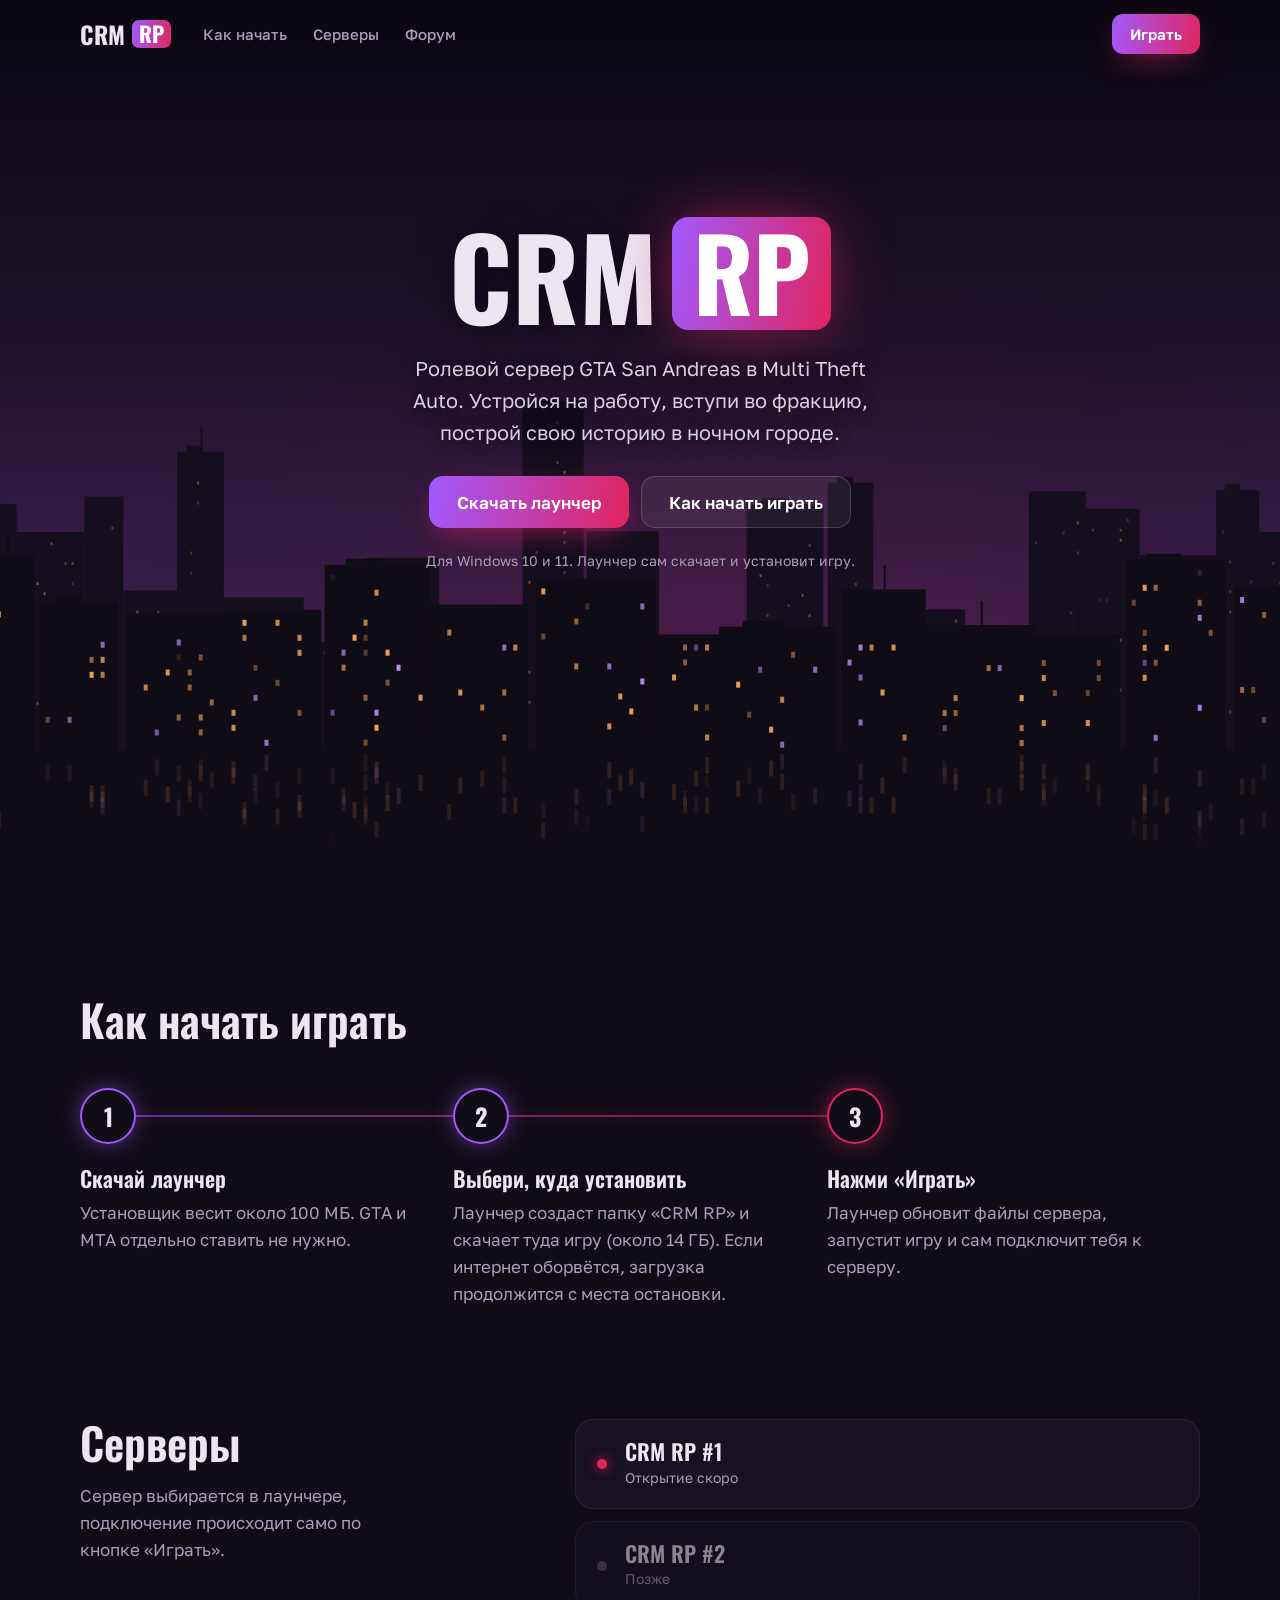
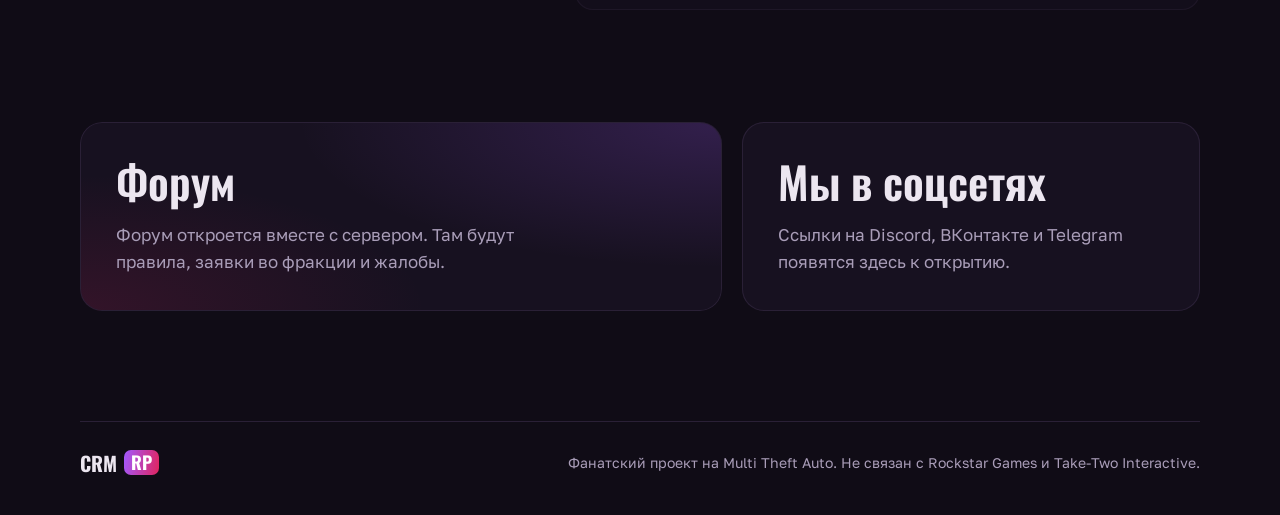
==== index.html @ 1a9103b3 "Обновление сайта" ====
<!doctype html>
<html lang="ru">
<head>
  <meta charset="utf-8">
  <meta name="viewport" content="width=device-width, initial-scale=1">
  <title>CRM RP — ролевой сервер MTA:SA</title>
  <meta name="description" content="CRM RP — ролевой сервер GTA San Andreas в Multi Theft Auto. Скачай лаунчер, он сам установит игру.">
  <meta name="theme-color" content="#100c16">
  <link rel="icon" href="assets/icon.png">
  <link rel="stylesheet" href="assets/style.css">
  <script src="assets/site.config.js"></script>
</head>
<body>
  <header class="top">
    <a class="logo" href="#" aria-label="CRM RP, на главную"><span>CRM</span><b>RP</b></a>
    <nav class="nav" aria-label="Разделы">
      <a href="#start">Как начать</a>
      <a href="#servers">Серверы</a>
      <a href="#community" data-forum-link>Форум</a>
    </nav>
    <a class="btn btn-small" data-download href="#start">Играть</a>
  </header>

  <main>
    <section class="hero" aria-labelledby="hero-title">
      <canvas id="sky" aria-hidden="true"></canvas>
      <canvas id="city" aria-hidden="true"></canvas>
      <div class="hero-body">
        <h1 id="hero-title" class="hero-logo"><span>CRM</span><b>RP</b></h1>
        <p class="hero-lead">Ролевой сервер GTA San Andreas в Multi Theft Auto. Устройся на работу, вступи во фракцию, построй свою историю в ночном городе.</p>
        <div class="hero-actions">
          <a class="btn" data-download href="#start">Скачать лаунчер</a>
          <a class="btn btn-ghost" href="#start">Как начать играть</a>
        </div>
        <p class="hero-meta" data-size-note>Для Windows 10 и 11. Лаунчер сам скачает и установит игру.</p>
      </div>
    </section>

    <section id="start" class="start" aria-labelledby="start-title">
      <h2 id="start-title">Как начать играть</h2>
      <ol class="steps">
        <li>
          <h3>Скачай лаунчер</h3>
          <p data-step1>Установщик весит около 100 МБ. GTA и MTA отдельно ставить не нужно.</p>
        </li>
        <li>
          <h3>Выбери, куда установить</h3>
          <p data-step2>Лаунчер создаст папку «CRM RP» и скачает туда игру. Если интернет оборвётся, загрузка продолжится с места остановки.</p>
        </li>
        <li>
          <h3>Нажми «Играть»</h3>
          <p>Лаунчер обновит файлы сервера, запустит игру и сам подключит тебя к серверу.</p>
        </li>
      </ol>
    </section>

    <section id="servers" class="servers" aria-labelledby="servers-title">
      <div class="servers-head">
        <h2 id="servers-title">Серверы</h2>
        <p>Сервер выбирается в лаунчере, подключение происходит само по кнопке «Играть».</p>
      </div>
      <ul class="server-list" data-servers></ul>
    </section>

    <section id="community" class="community" aria-labelledby="community-title">
      <div class="forum-card">
        <h2 id="community-title">Форум</h2>
        <p data-forum-text>Форум откроется вместе с сервером. Там будут правила, заявки во фракции и жалобы.</p>
        <a class="btn btn-ghost" data-forum-btn hidden>Открыть форум</a>
      </div>
      <div class="socials">
        <h2>Мы в соцсетях</h2>
        <ul class="social-list" data-socials></ul>
      </div>
    </section>
  </main>

  <footer class="foot">
    <a class="logo logo-small" href="#" aria-label="CRM RP, наверх"><span>CRM</span><b>RP</b></a>
    <p>Фанатский проект на Multi Theft Auto. Не связан с Rockstar Games и Take-Two Interactive.</p>
  </footer>

  <script src="assets/city.js"></script>
  <script src="assets/site.js"></script>
</body>
</html>
---- assets/style.css ----
@font-face { font-family: 'CRM Display'; font-weight: 600; font-display: swap; src: url(fonts/oswald-cyrillic-600-normal.woff2) format('woff2'); unicode-range: U+0301,U+0400-045F,U+0490-0491,U+04B0-04B1,U+2116; }
@font-face { font-family: 'CRM Display'; font-weight: 600; font-display: swap; src: url(fonts/oswald-latin-600-normal.woff2) format('woff2'); unicode-range: U+0000-00FF,U+0131,U+0152-0153,U+02BB-02BC,U+02C6,U+02DA,U+02DC,U+2000-206F,U+2074,U+20AC,U+2122,U+2191,U+2193,U+2212,U+2215,U+FEFF,U+FFFD; }
@font-face { font-family: 'CRM Display'; font-weight: 700; font-display: swap; src: url(fonts/oswald-cyrillic-700-normal.woff2) format('woff2'); unicode-range: U+0301,U+0400-045F,U+0490-0491,U+04B0-04B1,U+2116; }
@font-face { font-family: 'CRM Display'; font-weight: 700; font-display: swap; src: url(fonts/oswald-latin-700-normal.woff2) format('woff2'); unicode-range: U+0000-00FF,U+0131,U+0152-0153,U+02BB-02BC,U+02C6,U+02DA,U+02DC,U+2000-206F,U+2074,U+20AC,U+2122,U+2191,U+2193,U+2212,U+2215,U+FEFF,U+FFFD; }
@font-face { font-family: 'CRM Text'; font-weight: 400; font-display: swap; src: url(fonts/golos-text-cyrillic-400-normal.woff2) format('woff2'); unicode-range: U+0301,U+0400-045F,U+0490-0491,U+04B0-04B1,U+2116; }
@font-face { font-family: 'CRM Text'; font-weight: 400; font-display: swap; src: url(fonts/golos-text-latin-400-normal.woff2) format('woff2'); unicode-range: U+0000-00FF,U+0131,U+0152-0153,U+02BB-02BC,U+02C6,U+02DA,U+02DC,U+2000-206F,U+2074,U+20AC,U+2122,U+2191,U+2193,U+2212,U+2215,U+FEFF,U+FFFD; }
@font-face { font-family: 'CRM Text'; font-weight: 500; font-display: swap; src: url(fonts/golos-text-cyrillic-500-normal.woff2) format('woff2'); unicode-range: U+0301,U+0400-045F,U+0490-0491,U+04B0-04B1,U+2116; }
@font-face { font-family: 'CRM Text'; font-weight: 500; font-display: swap; src: url(fonts/golos-text-latin-500-normal.woff2) format('woff2'); unicode-range: U+0000-00FF,U+0131,U+0152-0153,U+02BB-02BC,U+02C6,U+02DA,U+02DC,U+2000-206F,U+2074,U+20AC,U+2122,U+2191,U+2193,U+2212,U+2215,U+FEFF,U+FFFD; }
@font-face { font-family: 'CRM Text'; font-weight: 600; font-display: swap; src: url(fonts/golos-text-cyrillic-600-normal.woff2) format('woff2'); unicode-range: U+0301,U+0400-045F,U+0490-0491,U+04B0-04B1,U+2116; }
@font-face { font-family: 'CRM Text'; font-weight: 600; font-display: swap; src: url(fonts/golos-text-latin-600-normal.woff2) format('woff2'); unicode-range: U+0000-00FF,U+0131,U+0152-0153,U+02BB-02BC,U+02C6,U+02DA,U+02DC,U+2000-206F,U+2074,U+20AC,U+2122,U+2191,U+2193,U+2212,U+2215,U+FEFF,U+FFFD; }

:root {
  --bg: #100c16;        /* мокрый асфальт ночью */
  --bg-2: #171120;      /* чуть светлее — карточки */
  --line: #2a2036;
  --text: #ece6f0;
  --muted: #a99db8;
  --violet: #a259ff;
  --hot: #e0245e;
  --grad: linear-gradient(100deg, #a259ff, #e0245e);
  --display: 'CRM Display', 'Oswald', 'Arial Narrow', sans-serif;
  --body: 'CRM Text', 'Golos Text', 'Segoe UI', sans-serif;
  --wrap: min(1120px, calc(100% - 32px));
}

* { box-sizing: border-box; }
[hidden] { display: none !important; }
html { scroll-behavior: smooth; scroll-padding-top: 80px; }
body { margin: 0; background: var(--bg); color: var(--text); font: 400 17px/1.6 var(--body); -webkit-font-smoothing: antialiased; }
a { color: inherit; }
h1, h2, h3 { font-family: var(--display); font-weight: 600; line-height: 1.1; margin: 0; }
h2 { font-size: clamp(30px, 4vw, 44px); }
h3 { font-size: 22px; }
p { margin: 0; }
:focus-visible { outline: 2px solid var(--violet); outline-offset: 3px; border-radius: 6px; }

/* ---------- логотип ---------- */
.logo { display: inline-flex; align-items: center; gap: 7px; text-decoration: none; font: 700 24px/1 var(--display); }
.logo b { background: var(--grad); color: #fff; padding: 3px 7px 4px; border-radius: 7px; font-size: .9em; }
.logo-small { font-size: 20px; }

/* ---------- кнопки ---------- */
.btn {
  display: inline-flex; align-items: center; justify-content: center; min-height: 52px; padding: 0 28px;
  border-radius: 14px; background: var(--grad); color: #fff; text-decoration: none;
  font: 600 17px/1 var(--body); box-shadow: 0 10px 30px -10px rgba(224, 36, 94, .7);
  transition: transform .15s, box-shadow .15s, filter .15s; cursor: pointer; border: 0;
}
.btn:hover { transform: translateY(-1px); filter: brightness(1.08); box-shadow: 0 14px 34px -10px rgba(224, 36, 94, .85); }
.btn:active { transform: none; }
.btn-ghost { background: rgba(255, 255, 255, .06); box-shadow: inset 0 0 0 1px rgba(255, 255, 255, .16); }
.btn-ghost:hover { background: rgba(255, 255, 255, .1); box-shadow: inset 0 0 0 1px rgba(255, 255, 255, .28); }
.btn-small { min-height: 40px; padding: 0 18px; font-size: 15px; border-radius: 11px; }
.btn[aria-disabled="true"] { opacity: .55; pointer-events: none; }

/* ---------- шапка ---------- */
.top {
  position: fixed; inset: 0 0 auto; z-index: 10; height: 68px; padding: 0 max(16px, calc((100% - 1120px) / 2));
  display: flex; align-items: center; gap: 32px; transition: background .2s, box-shadow .2s;
}
.top.scrolled { background: rgba(16, 12, 22, .86); backdrop-filter: blur(12px); box-shadow: 0 1px 0 var(--line); }
.nav { display: flex; gap: 26px; margin-right: auto; }
.nav a { text-decoration: none; color: var(--muted); font-weight: 500; font-size: 15px; transition: color .15s; }
.nav a:hover { color: var(--text); }

/* ---------- главный экран: ночной город ---------- */
.hero { position: relative; min-height: max(640px, 100svh); overflow: hidden; display: grid; place-items: center; isolation: isolate; }
.hero canvas { position: absolute; inset: 0; width: 100%; height: 100%; }
#sky { z-index: -3; }
#city { z-index: -1; }
.hero-body { position: relative; text-align: center; width: var(--wrap); padding: 120px 0 230px; display: grid; justify-items: center; gap: 22px; }
.hero-logo { display: inline-flex; align-items: center; gap: 14px; font: 700 clamp(64px, 10vw, 112px)/1 var(--display); text-shadow: 0 8px 40px rgba(0, 0, 0, .6); }
.hero-logo b { background: var(--grad); color: #fff; padding: .04em .2em .08em; border-radius: .16em; font-size: .9em; box-shadow: 0 0 60px -6px rgba(224, 36, 94, .65); text-shadow: none; }
.hero-lead { max-width: 32em; text-wrap: balance; font-size: clamp(17px, 2vw, 20px); color: #d8cfe2; text-shadow: 0 2px 16px rgba(0, 0, 0, .8); }
.hero-actions { display: flex; flex-wrap: wrap; justify-content: center; gap: 12px; margin-top: 6px; }
.hero-meta { font-size: 14px; color: var(--muted); }

/* ---------- как начать: шаги по улице ---------- */
.start { width: var(--wrap); margin: 0 auto; padding: 96px 0 40px; }
.steps { list-style: none; margin: 44px 0 0; padding: 0; display: grid; grid-template-columns: repeat(3, 1fr); gap: 0; counter-reset: s; position: relative; }
.steps::before { /* неоновая линия, соединяющая шаги */
  content: ''; position: absolute; left: 28px; right: calc(100% / 3 - 28px); top: 27px; height: 2px; background: var(--grad); opacity: .55;
  box-shadow: 0 0 14px rgba(224, 36, 94, .6);
}
.steps li { position: relative; padding-right: 36px; counter-increment: s; }
.steps li::before {
  content: counter(s); display: grid; place-items: center; width: 56px; height: 56px; border-radius: 50%;
  background: var(--bg); box-shadow: inset 0 0 0 2px var(--violet), 0 0 24px -4px rgba(162, 89, 255, .7);
  font: 700 24px/1 var(--display); margin-bottom: 22px; position: relative;
}
.steps li:last-child::before { box-shadow: inset 0 0 0 2px var(--hot), 0 0 24px -4px rgba(224, 36, 94, .8); }
.steps h3 { margin-bottom: 8px; }
.steps p { color: var(--muted); max-width: 30ch; }

/* ---------- серверы ---------- */
.servers { width: var(--wrap); margin: 0 auto; padding: 72px 0 40px; display: grid; grid-template-columns: 1fr 1.4fr; gap: 48px; align-items: start; }
.servers-head p { color: var(--muted); margin-top: 14px; max-width: 30ch; }
.server-list { list-style: none; margin: 0; padding: 0; display: grid; gap: 12px; }
.server {
  display: grid; grid-template-columns: auto 1fr auto; align-items: center; gap: 18px;
  padding: 20px 22px; border-radius: 18px; background: var(--bg-2); box-shadow: inset 0 0 0 1px var(--line);
}
.server.later { opacity: .55; }
.server .dot { width: 10px; height: 10px; border-radius: 50%; background: #5b4f6a; }
.server.online .dot { background: #3ddc84; box-shadow: 0 0 12px #3ddc84; }
.server.soon .dot { background: var(--hot); box-shadow: 0 0 12px var(--hot); }
.server-name { font: 600 22px/1.1 var(--display); }
.server-note { color: var(--muted); font-size: 14px; margin-top: 3px; }
.copy { text-decoration: none;
  font: 500 15px/1 var(--body); color: var(--text); background: rgba(255, 255, 255, .06); border: 0; border-radius: 10px;
  padding: 11px 14px; cursor: pointer; box-shadow: inset 0 0 0 1px rgba(255, 255, 255, .12);
}
.copy:hover { background: rgba(255, 255, 255, .1); }

/* ---------- форум и соцсети ---------- */
.community { width: var(--wrap); margin: 0 auto; padding: 72px 0 110px; display: grid; grid-template-columns: 1.4fr 1fr; gap: 20px; }
.forum-card, .socials { border-radius: 22px; padding: 36px; background: var(--bg-2); box-shadow: inset 0 0 0 1px var(--line); display: grid; gap: 14px; align-content: start; justify-items: start; }
.forum-card { background: radial-gradient(120% 140% at 100% 0%, rgba(162, 89, 255, .2), transparent 55%), radial-gradient(90% 120% at 0% 100%, rgba(224, 36, 94, .14), transparent 60%), var(--bg-2); }
.forum-card p, .socials p { color: var(--muted); max-width: 40ch; }
.forum-card .btn { margin-top: 8px; }
.social-list { list-style: none; margin: 4px 0 0; padding: 0; display: flex; flex-wrap: wrap; gap: 10px; }
.social-list a, .social-list span {
  display: inline-flex; align-items: center; min-height: 44px; padding: 0 18px; border-radius: 12px; text-decoration: none; font-weight: 500;
  background: rgba(255, 255, 255, .06); box-shadow: inset 0 0 0 1px rgba(255, 255, 255, .12);
}
.social-list a:hover { background: rgba(255, 255, 255, .1); }
.social-list span { color: var(--muted); }

/* ---------- подвал ---------- */
.foot { width: var(--wrap); margin: 0 auto; padding: 28px 0 40px; border-top: 1px solid var(--line); display: flex; align-items: center; gap: 24px; justify-content: space-between; flex-wrap: wrap; }
.foot p { color: var(--muted); font-size: 14px; }

.toast {
  position: fixed; left: 50%; bottom: 24px; transform: translate(-50%, 20px); opacity: 0; z-index: 20;
  background: #241a31; box-shadow: inset 0 0 0 1px var(--line), 0 12px 40px rgba(0, 0, 0, .5); padding: 12px 18px; border-radius: 12px;
  transition: opacity .2s, transform .2s; pointer-events: none; font-size: 15px;
}
.toast.show { opacity: 1; transform: translate(-50%, 0); }

/* ---------- телефоны ---------- */
@media (max-width: 860px) {
  .nav { display: none; }
  .top { justify-content: space-between; }
  .hero-body { padding: 110px 0 180px; }
  .steps { grid-template-columns: 1fr; gap: 30px; }
  .steps::before { left: 27px; right: auto; top: 28px; bottom: 28px; width: 2px; height: auto; }
  .steps li { padding: 0 0 0 80px; }
  .steps li::before { position: absolute; left: 0; top: -6px; margin: 0; }
  .servers, .community { grid-template-columns: 1fr; gap: 24px; }
  .forum-card, .socials { padding: 26px; }
  .server { grid-template-columns: auto 1fr; }
  .server .copy { text-decoration: none; grid-column: 1 / -1; justify-self: start; }
}

@media (prefers-reduced-motion: reduce) {
  html { scroll-behavior: auto; }
  .btn, .toast { transition: none; }
}
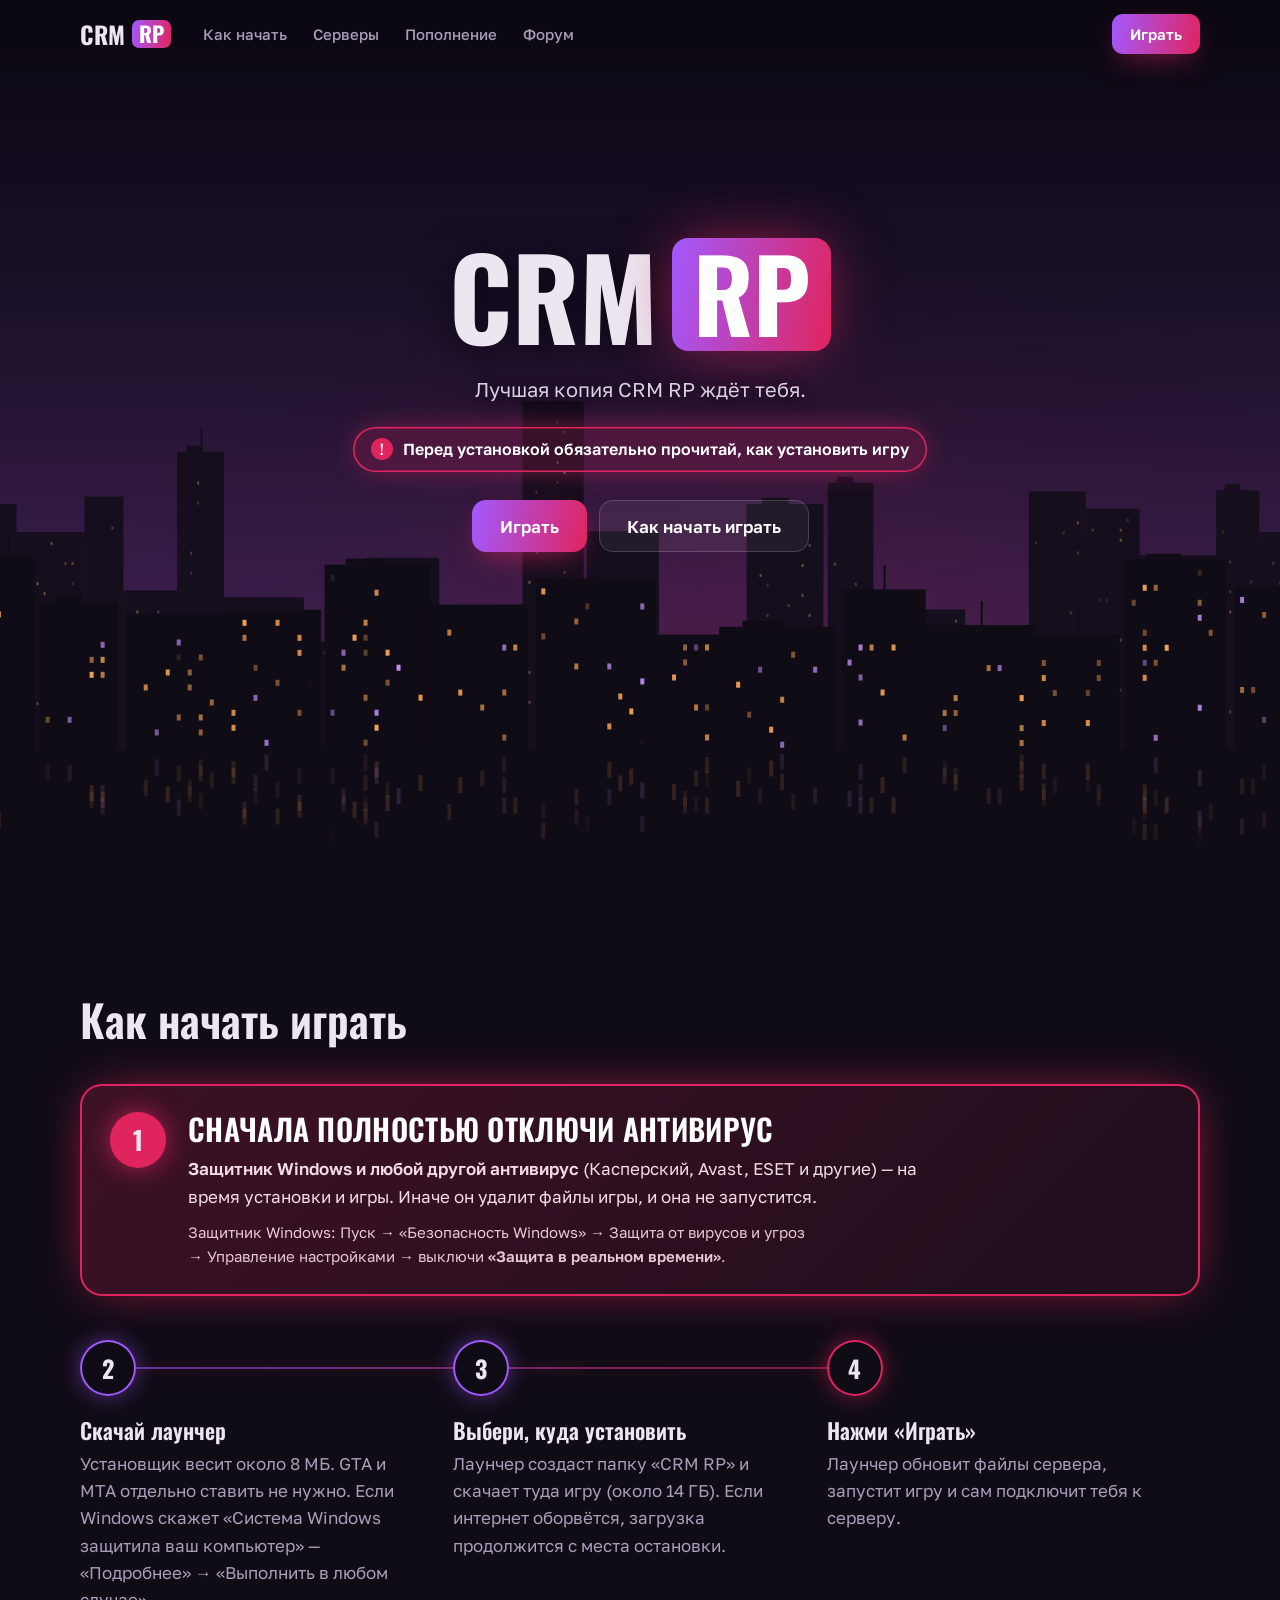
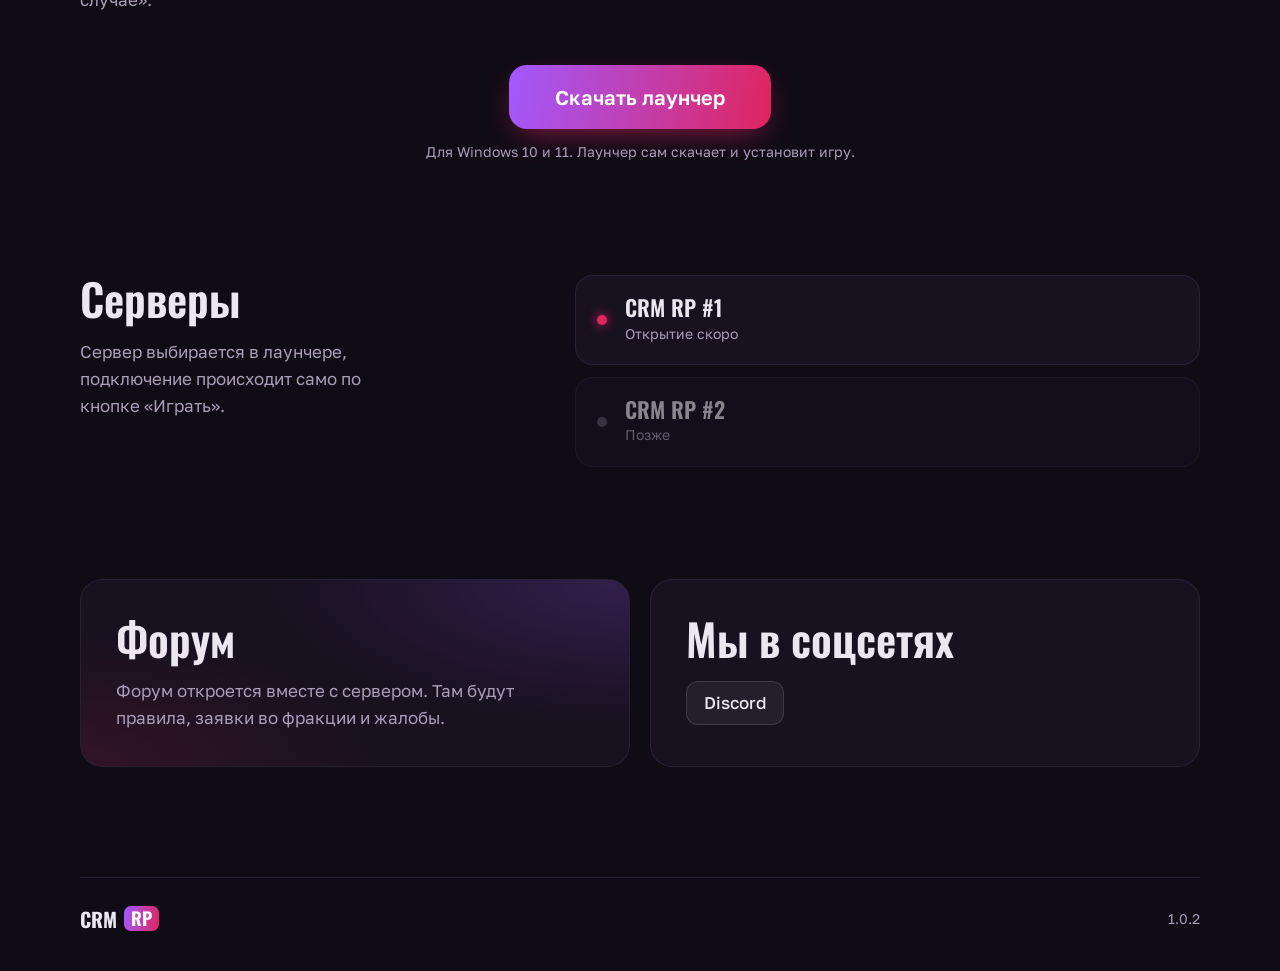
==== commit 422c71ed: "Обновление сайта" ====
--- a/index.html
+++ b/index.html
@@ -4,7 +4,7 @@
   <meta charset="utf-8">
   <meta name="viewport" content="width=device-width, initial-scale=1">
   <title>CRM RP — ролевой сервер MTA:SA</title>
-  <meta name="description" content="CRM RP — ролевой сервер GTA San Andreas в Multi Theft Auto. Скачай лаунчер, он сам установит игру.">
+  <meta name="description" content="CRM RP — лучшая копия CRM RP в Multi Theft Auto. Скачай лаунчер, он сам установит игру.">
   <meta name="theme-color" content="#100c16">
   <link rel="icon" href="assets/icon.png">
   <link rel="stylesheet" href="assets/style.css">
@@ -12,13 +12,14 @@
 </head>
 <body>
   <header class="top">
-    <a class="logo" href="#" aria-label="CRM RP, на главную"><span>CRM</span><b>RP</b></a>
+    <a class="logo" href="index.html" aria-label="CRM RP, на главную"><span>CRM</span><b>RP</b></a>
     <nav class="nav" aria-label="Разделы">
       <a href="#start">Как начать</a>
       <a href="#servers">Серверы</a>
+      <a href="donate.html">Пополнение</a>
       <a href="#community" data-forum-link>Форум</a>
     </nav>
-    <a class="btn btn-small" data-download href="#start">Играть</a>
+    <a class="btn btn-small" href="#start" data-to-start>Играть</a>
   </header>
 
   <main>
@@ -27,21 +28,34 @@
       <canvas id="city" aria-hidden="true"></canvas>
       <div class="hero-body">
         <h1 id="hero-title" class="hero-logo"><span>CRM</span><b>RP</b></h1>
-        <p class="hero-lead">Ролевой сервер GTA San Andreas в Multi Theft Auto. Устройся на работу, вступи во фракцию, построй свою историю в ночном городе.</p>
+        <p class="hero-lead">Лучшая копия CRM RP ждёт тебя.</p>
+        <p class="hero-must">Перед установкой обязательно прочитай, как установить игру</p>
         <div class="hero-actions">
-          <a class="btn" data-download href="#start">Скачать лаунчер</a>
-          <a class="btn btn-ghost" href="#start">Как начать играть</a>
+          <a class="btn" href="#start" data-to-start>Играть</a>
+          <a class="btn btn-ghost" href="#start" data-to-start>Как начать играть</a>
         </div>
-        <p class="hero-meta" data-size-note>Для Windows 10 и 11. Лаунчер сам скачает и установит игру.</p>
       </div>
     </section>
 
     <section id="start" class="start" aria-labelledby="start-title">
       <h2 id="start-title">Как начать играть</h2>
-      <ol class="steps">
+
+      <div class="av-warn" role="note">
+        <div class="av-num">1</div>
+        <div class="av-body">
+          <h3>Сначала полностью отключи антивирус</h3>
+          <p><b>Защитник Windows и любой другой антивирус</b> (Касперский, Avast, ESET и другие) — на время установки и игры.
+             Иначе он удалит файлы игры, и она не запустится.</p>
+          <p class="av-how">Защитник Windows: Пуск → «Безопасность Windows» → Защита от вирусов и угроз →
+             Управление настройками → выключи <b>«Защита в реальном времени»</b>.</p>
+        </div>
+      </div>
+
+      <ol class="steps" start="2">
         <li>
           <h3>Скачай лаунчер</h3>
-          <p data-step1>Установщик весит около 100 МБ. GTA и MTA отдельно ставить не нужно.</p>
+          <p data-step1>Установщик весит около 8 МБ. GTA и MTA отдельно ставить не нужно.
+             Если Windows скажет «Система Windows защитила ваш компьютер» — «Подробнее» → «Выполнить в любом случае».</p>
         </li>
         <li>
           <h3>Выбери, куда установить</h3>
@@ -52,6 +66,11 @@
           <p>Лаунчер обновит файлы сервера, запустит игру и сам подключит тебя к серверу.</p>
         </li>
       </ol>
+
+      <div class="start-cta">
+        <a class="btn btn-big" data-download href="#start">Скачать лаунчер</a>
+        <p class="hero-meta" data-size-note>Для Windows 10 и 11. Лаунчер сам скачает и установит игру.</p>
+      </div>
     </section>
 
     <section id="servers" class="servers" aria-labelledby="servers-title">
@@ -76,8 +95,8 @@
   </main>
 
   <footer class="foot">
-    <a class="logo logo-small" href="#" aria-label="CRM RP, наверх"><span>CRM</span><b>RP</b></a>
-    <p>Фанатский проект на Multi Theft Auto. Не связан с Rockstar Games и Take-Two Interactive.</p>
+    <a class="logo logo-small" href="index.html" aria-label="CRM RP, наверх"><span>CRM</span><b>RP</b></a>
+    <p data-version></p>
   </footer>
 
   <script src="assets/city.js"></script>
--- a/assets/style.css
+++ b/assets/style.css
@@ -74,10 +74,37 @@
 .hero-lead { max-width: 32em; text-wrap: balance; font-size: clamp(17px, 2vw, 20px); color: #d8cfe2; text-shadow: 0 2px 16px rgba(0, 0, 0, .8); }
 .hero-actions { display: flex; flex-wrap: wrap; justify-content: center; gap: 12px; margin-top: 6px; }
 .hero-meta { font-size: 14px; color: var(--muted); }
+.hero-must {
+  display: inline-flex; align-items: center; gap: 10px; padding: 10px 18px; border-radius: 999px; font-weight: 600; font-size: 16px;
+  color: #fff; background: rgba(224, 36, 94, .18); box-shadow: inset 0 0 0 1.5px var(--hot), 0 0 30px -8px rgba(224, 36, 94, .8);
+}
+.hero-must::before { content: '!'; display: grid; place-items: center; width: 22px; height: 22px; border-radius: 50%; background: var(--hot); font: 700 14px/1 var(--display); }
+
+/* ---------- главное предупреждение: антивирус ---------- */
+.av-warn {
+  margin: 40px 0 6px; display: flex; gap: 22px; align-items: flex-start; padding: 28px 30px; border-radius: 22px;
+  background: linear-gradient(135deg, rgba(224, 36, 94, .22), rgba(224, 36, 94, .07));
+  box-shadow: inset 0 0 0 2px var(--hot), 0 0 50px -14px rgba(224, 36, 94, .9);
+}
+.av-num {
+  flex: none; display: grid; place-items: center; width: 56px; height: 56px; border-radius: 50%;
+  background: var(--hot); font: 700 26px/1 var(--display); box-shadow: 0 0 26px -2px rgba(224, 36, 94, .9);
+}
+.av-body h3 { font-size: clamp(22px, 3vw, 30px); text-transform: uppercase; letter-spacing: .01em; margin-bottom: 10px; color: #fff; }
+.av-body p { color: #f3dbe5; max-width: 70ch; }
+.av-body p + p { margin-top: 10px; }
+.av-how { font-size: 15px; color: #e6c7d4 !important; }
+.av-warn.flash { animation: avflash 1.6s ease-out 1; }
+@keyframes avflash {
+  0%, 40% { box-shadow: inset 0 0 0 2px var(--hot), 0 0 0 6px rgba(224, 36, 94, .55), 0 0 80px 0 rgba(224, 36, 94, .9); }
+  100% { box-shadow: inset 0 0 0 2px var(--hot), 0 0 0 0 rgba(224, 36, 94, 0), 0 0 50px -14px rgba(224, 36, 94, .9); }
+}
+.start-cta { margin-top: 52px; display: grid; justify-items: center; gap: 12px; text-align: center; }
+.btn-big { min-height: 64px; padding: 0 46px; font-size: 20px; border-radius: 18px; }
 
 /* ---------- как начать: шаги по улице ---------- */
 .start { width: var(--wrap); margin: 0 auto; padding: 96px 0 40px; }
-.steps { list-style: none; margin: 44px 0 0; padding: 0; display: grid; grid-template-columns: repeat(3, 1fr); gap: 0; counter-reset: s; position: relative; }
+.steps { list-style: none; margin: 44px 0 0; padding: 0; display: grid; grid-template-columns: repeat(3, 1fr); gap: 0; counter-reset: s 1; position: relative; }
 .steps::before { /* неоновая линия, соединяющая шаги */
   content: ''; position: absolute; left: 28px; right: calc(100% / 3 - 28px); top: 27px; height: 2px; background: var(--grad); opacity: .55;
   box-shadow: 0 0 14px rgba(224, 36, 94, .6);
@@ -113,7 +140,7 @@
 .copy:hover { background: rgba(255, 255, 255, .1); }
 
 /* ---------- форум и соцсети ---------- */
-.community { width: var(--wrap); margin: 0 auto; padding: 72px 0 110px; display: grid; grid-template-columns: 1.4fr 1fr; gap: 20px; }
+.community { width: var(--wrap); margin: 0 auto; padding: 72px 0 110px; display: grid; grid-template-columns: 1fr 1fr; gap: 20px; }
 .forum-card, .socials { border-radius: 22px; padding: 36px; background: var(--bg-2); box-shadow: inset 0 0 0 1px var(--line); display: grid; gap: 14px; align-content: start; justify-items: start; }
 .forum-card { background: radial-gradient(120% 140% at 100% 0%, rgba(162, 89, 255, .2), transparent 55%), radial-gradient(90% 120% at 0% 100%, rgba(224, 36, 94, .14), transparent 60%), var(--bg-2); }
 .forum-card p, .socials p { color: var(--muted); max-width: 40ch; }
@@ -148,11 +175,52 @@
   .steps li::before { position: absolute; left: 0; top: -6px; margin: 0; }
   .servers, .community { grid-template-columns: 1fr; gap: 24px; }
   .forum-card, .socials { padding: 26px; }
+  .av-warn { flex-direction: column; padding: 22px; }
   .server { grid-template-columns: auto 1fr; }
   .server .copy { text-decoration: none; grid-column: 1 / -1; justify-self: start; }
 }
 
 @media (prefers-reduced-motion: reduce) {
+  .av-warn.flash { animation: none; }
   html { scroll-behavior: auto; }
   .btn, .toast { transition: none; }
 }
+
+/* ---------- страница пополнения ---------- */
+.page { min-height: 100vh; display: flex; flex-direction: column; }
+.page main { flex: 1; }
+.nav a[aria-current="page"] { color: var(--text); }
+.donate { width: var(--wrap); margin: 0 auto; padding: 120px 0 80px; }
+.donate-head { display: grid; gap: 14px; justify-items: start; margin-bottom: 40px; }
+.donate-head h1 { font-size: clamp(40px, 6vw, 64px); }
+.donate-head p { color: var(--muted); }
+.nick { display: grid; gap: 8px; width: min(420px, 100%); margin-top: 8px; }
+.nick span { font-weight: 600; font-size: 15px; }
+.nick input {
+  height: 52px; padding: 0 16px; border-radius: 14px; border: 0; outline: none; font: 500 17px var(--body); color: var(--text);
+  background: var(--bg-2); box-shadow: inset 0 0 0 1.5px var(--line); transition: box-shadow .15s;
+}
+.nick input:focus { box-shadow: inset 0 0 0 2px var(--violet); }
+.nick input.need { box-shadow: inset 0 0 0 2px var(--hot), 0 0 24px -6px var(--hot); }
+.shop-group { margin-top: 44px; }
+.shop-group h2 { margin-bottom: 18px; }
+.shop-grid { display: grid; grid-template-columns: repeat(auto-fill, minmax(230px, 1fr)); gap: 14px; }
+.product {
+  display: grid; grid-template-rows: auto auto 1fr auto; gap: 8px; padding: 20px; border-radius: 18px;
+  background: var(--bg-2); box-shadow: inset 0 0 0 1px var(--line); transition: box-shadow .15s, transform .15s;
+}
+.product:hover { box-shadow: inset 0 0 0 1.5px var(--violet); transform: translateY(-2px); }
+.p-icon {
+  width: 52px; height: 52px; border-radius: 14px; display: grid; place-items: center; font-size: 26px;
+  background: linear-gradient(135deg, rgba(162, 89, 255, .3), rgba(224, 36, 94, .25));
+}
+.product-admin .p-icon { background: var(--grad); }
+.product h3 { font-size: 21px; margin-top: 6px; }
+.p-desc { color: var(--muted); font-size: 14px; }
+.p-foot { display: flex; align-items: center; justify-content: space-between; gap: 10px; margin-top: 6px; }
+.p-price { font: 600 18px var(--display); }
+.modal { position: fixed; inset: 0; z-index: 30; display: grid; place-items: center; padding: 16px; background: rgba(8, 5, 12, .72); backdrop-filter: blur(6px); }
+.modal[hidden] { display: none; }
+.modal-card { width: min(480px, 100%); padding: 30px; border-radius: 22px; background: #1b1426; box-shadow: inset 0 0 0 1px var(--line), 0 30px 80px rgba(0, 0, 0, .6); display: grid; gap: 14px; }
+.modal-card p { color: #d8cfe2; }
+.modal-actions { display: flex; flex-wrap: wrap; gap: 10px; margin-top: 6px; }
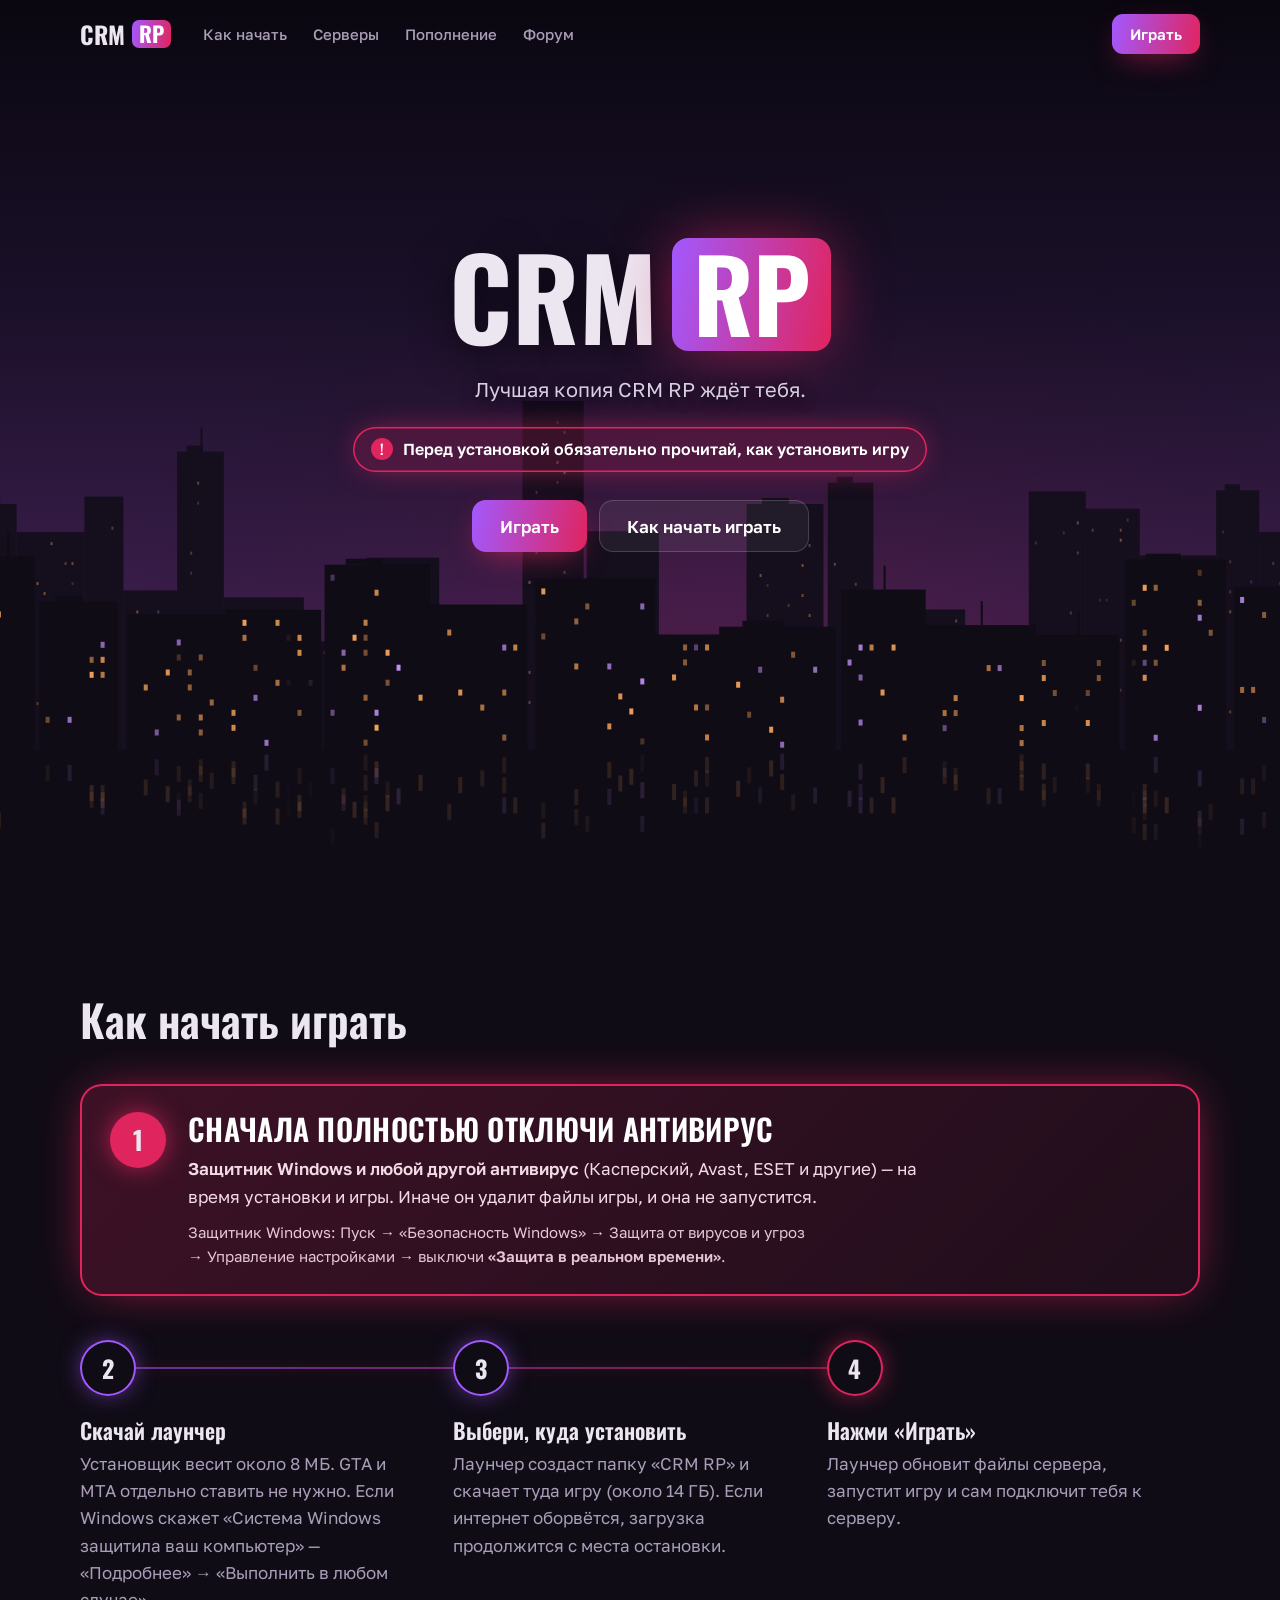
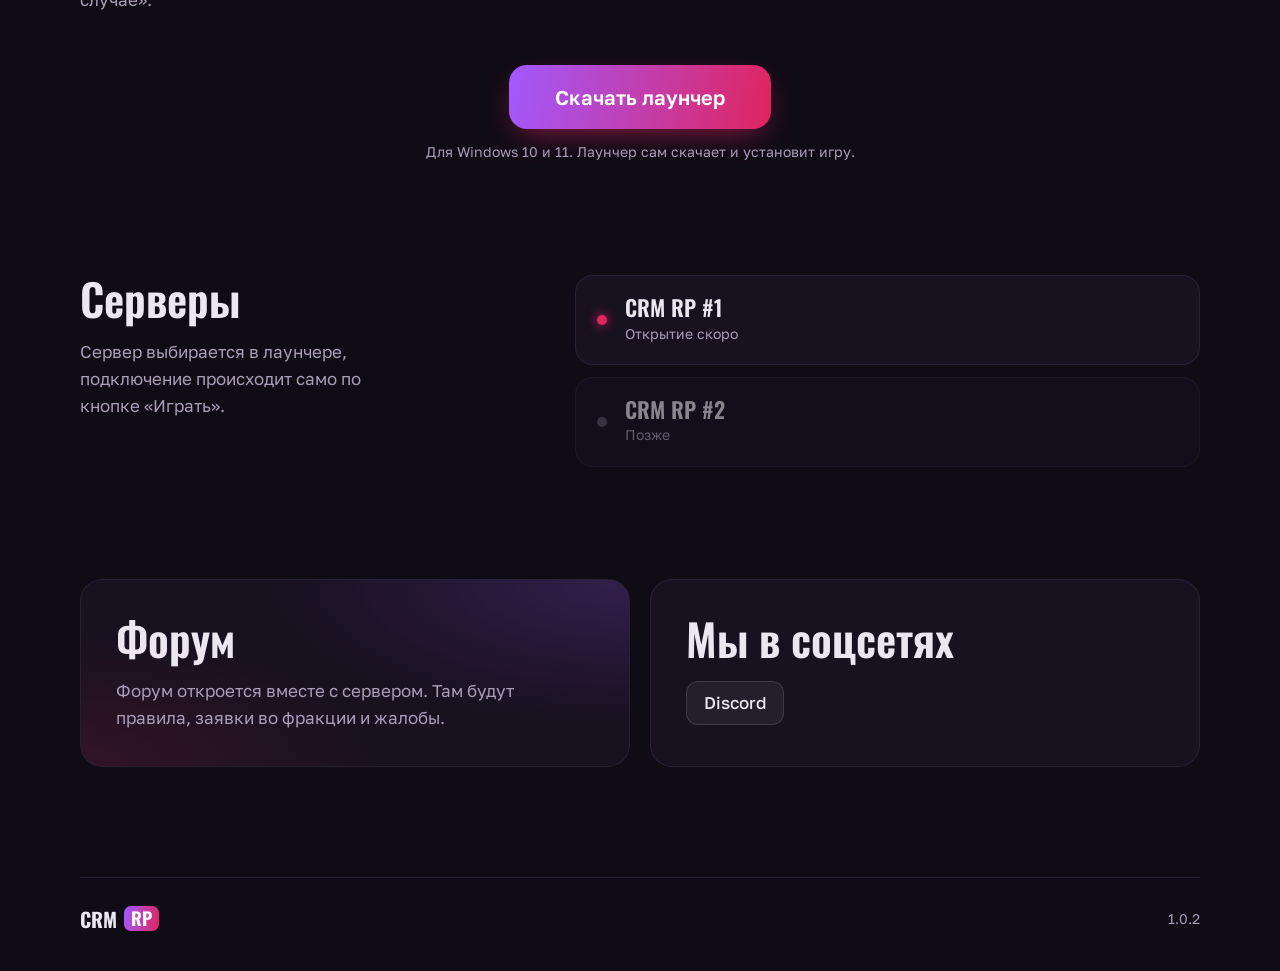
==== commit 631fdced: "Обновление сайта" ====
--- a/index.html
+++ b/index.html
@@ -28,8 +28,8 @@
       <canvas id="city" aria-hidden="true"></canvas>
       <div class="hero-body">
         <h1 id="hero-title" class="hero-logo"><span>CRM</span><b>RP</b></h1>
-        <p class="hero-lead">Лучшая копия CRM RP ждёт тебя.</p>
-        <p class="hero-must">Перед установкой обязательно прочитай, как установить игру</p>
+        <p class="hero-lead" data-text="heroLead">Лучшая копия CRM RP ждёт тебя.</p>
+        <p class="hero-must" data-text="heroMust">Перед установкой обязательно прочитай, как установить игру</p>
         <div class="hero-actions">
           <a class="btn" href="#start" data-to-start>Играть</a>
           <a class="btn btn-ghost" href="#start" data-to-start>Как начать играть</a>
@@ -43,10 +43,10 @@
       <div class="av-warn" role="note">
         <div class="av-num">1</div>
         <div class="av-body">
-          <h3>Сначала полностью отключи антивирус</h3>
-          <p><b>Защитник Windows и любой другой антивирус</b> (Касперский, Avast, ESET и другие) — на время установки и игры.
+          <h3 data-text="avTitle">Сначала полностью отключи антивирус</h3>
+          <p data-text="avText"><b>Защитник Windows и любой другой антивирус</b> (Касперский, Avast, ESET и другие) — на время установки и игры.
              Иначе он удалит файлы игры, и она не запустится.</p>
-          <p class="av-how">Защитник Windows: Пуск → «Безопасность Windows» → Защита от вирусов и угроз →
+          <p class="av-how" data-text="avHow">Защитник Windows: Пуск → «Безопасность Windows» → Защита от вирусов и угроз →
              Управление настройками → выключи <b>«Защита в реальном времени»</b>.</p>
         </div>
       </div>
--- a/assets/style.css
+++ b/assets/style.css
@@ -25,7 +25,7 @@
 
 * { box-sizing: border-box; }
 [hidden] { display: none !important; }
-html { scroll-behavior: smooth; scroll-padding-top: 80px; }
+html { scroll-behavior: smooth; scroll-padding-top: 110px; }
 body { margin: 0; background: var(--bg); color: var(--text); font: 400 17px/1.6 var(--body); -webkit-font-smoothing: antialiased; }
 a { color: inherit; }
 h1, h2, h3 { font-family: var(--display); font-weight: 600; line-height: 1.1; margin: 0; }
@@ -166,9 +166,14 @@
 
 /* ---------- телефоны ---------- */
 @media (max-width: 860px) {
-  .nav { display: none; }
-  .top { justify-content: space-between; }
-  .hero-body { padding: 110px 0 180px; }
+  /* на телефоне и планшете меню уходит второй строкой под логотип */
+  .top { height: auto; flex-wrap: wrap; row-gap: 0; padding-top: 10px; justify-content: space-between; background: rgba(16, 12, 22, .86); backdrop-filter: blur(12px); box-shadow: 0 1px 0 var(--line); }
+  .nav { order: 3; width: 100%; margin: 0; gap: 20px; overflow-x: auto; padding: 10px 0 12px; scrollbar-width: none; }
+  .nav::-webkit-scrollbar { display: none; }
+  .nav a { white-space: nowrap; }
+  .donate { padding-top: 140px; }
+  .hero-body { padding: 150px 0 180px; }
+  .hero-must { border-radius: 16px; text-align: left; font-size: 15px; }
   .steps { grid-template-columns: 1fr; gap: 30px; }
   .steps::before { left: 27px; right: auto; top: 28px; bottom: 28px; width: 2px; height: auto; }
   .steps li { padding: 0 0 0 80px; }
@@ -224,3 +229,6 @@
 .modal-card { width: min(480px, 100%); padding: 30px; border-radius: 22px; background: #1b1426; box-shadow: inset 0 0 0 1px var(--line), 0 30px 80px rgba(0, 0, 0, .6); display: grid; gap: 14px; }
 .modal-card p { color: #d8cfe2; }
 .modal-actions { display: flex; flex-wrap: wrap; gap: 10px; margin-top: 6px; }
+
+.p-icon.has-img { background: none; overflow: hidden; width: 100%; height: auto; aspect-ratio: 16 / 10; border-radius: 12px; }
+.p-icon img { width: 100%; height: 100%; object-fit: cover; }
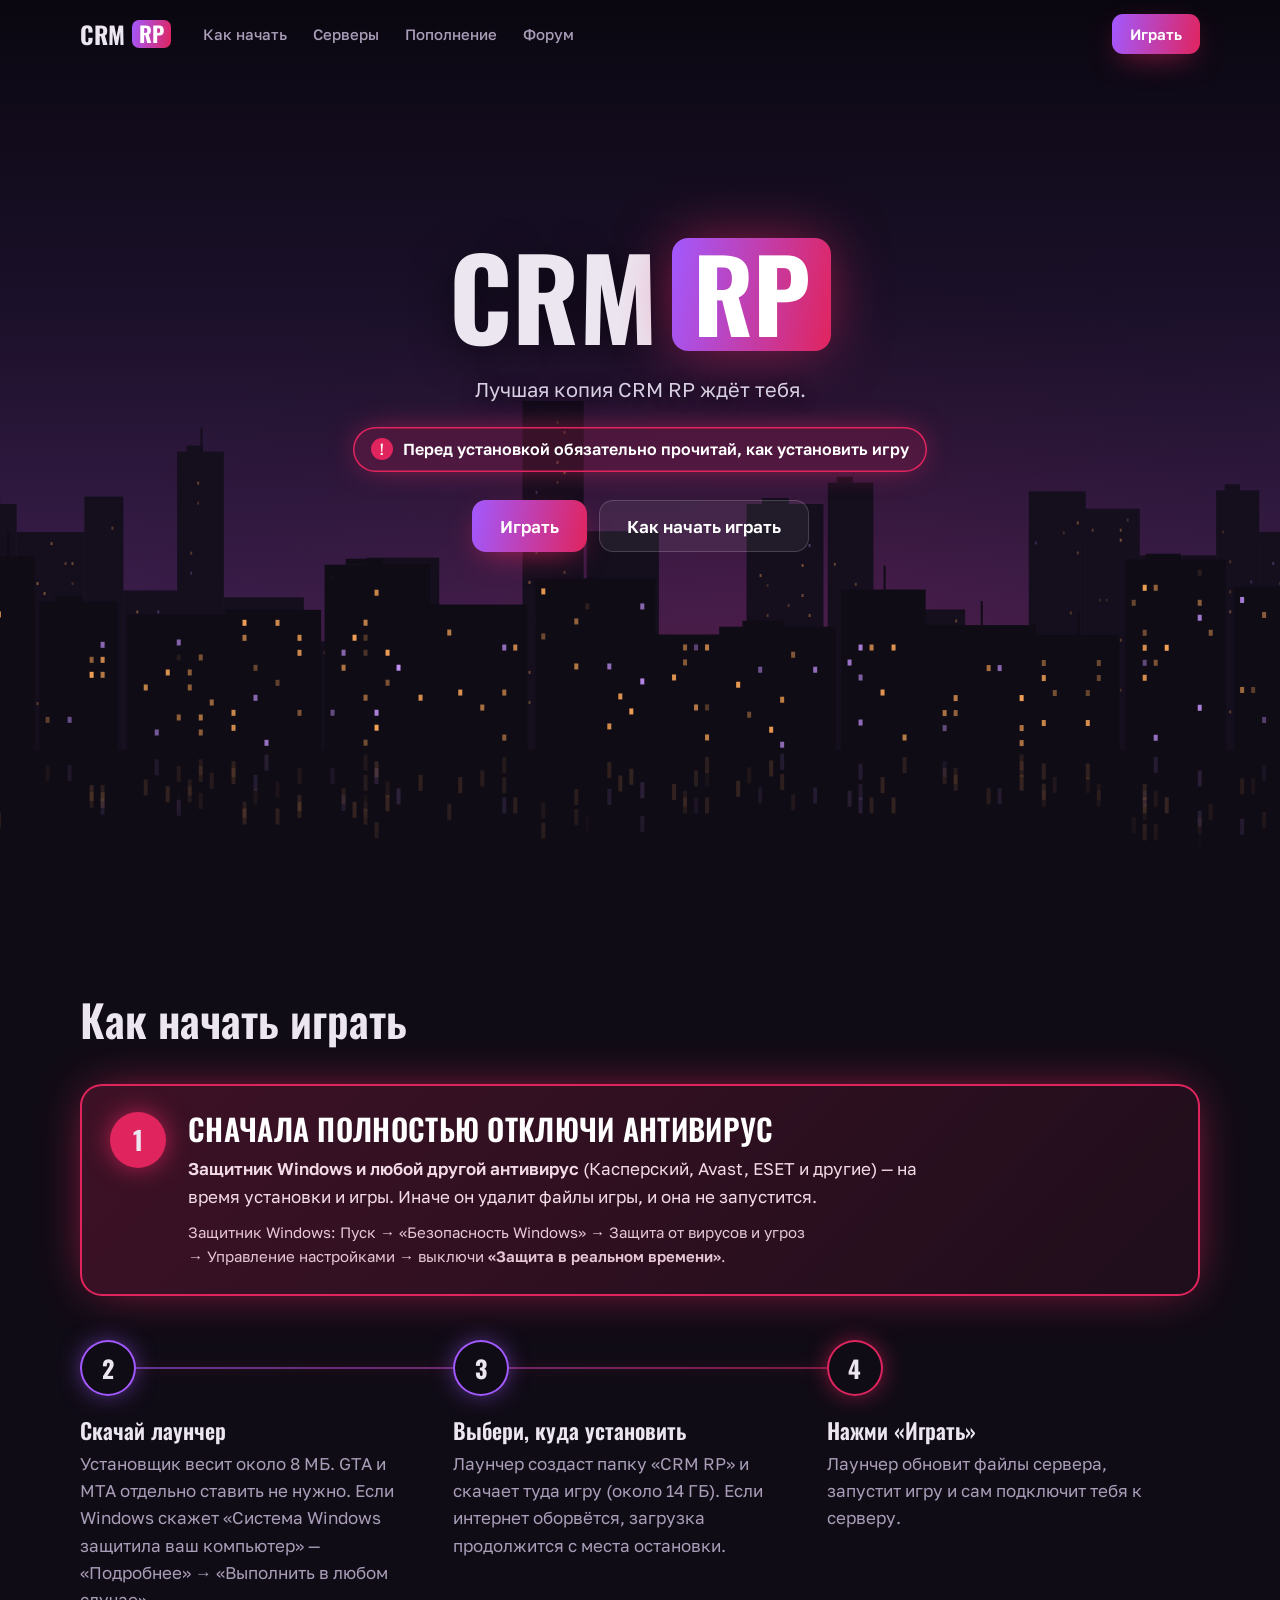
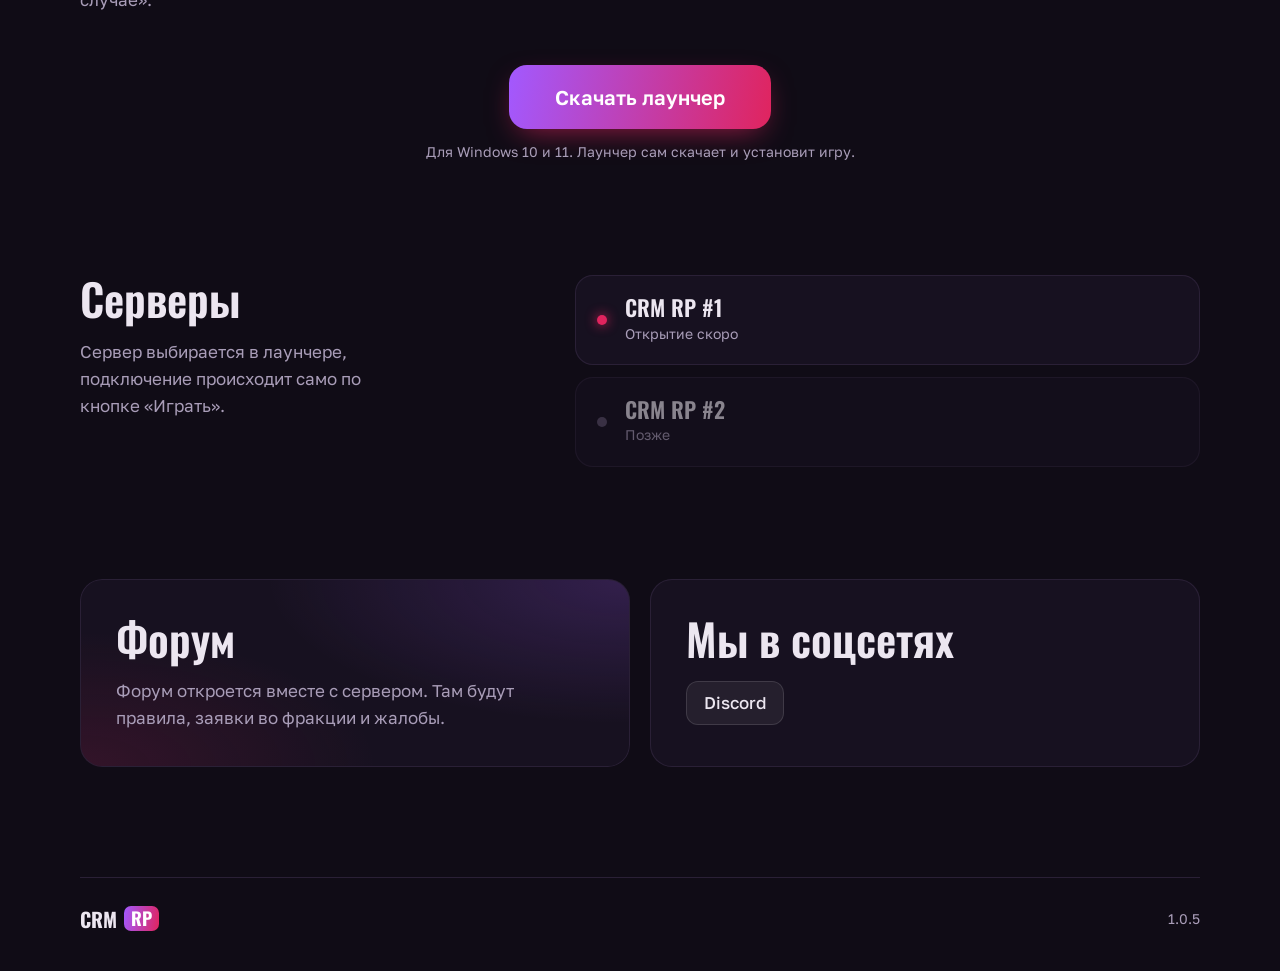
==== commit 465c00b0: "Обновление сайта" ====
--- a/index.html
+++ b/index.html
@@ -12,11 +12,11 @@
 </head>
 <body>
   <header class="top">
-    <a class="logo" href="index.html" aria-label="CRM RP, на главную"><span>CRM</span><b>RP</b></a>
+    <a class="logo" href="./" aria-label="CRM RP, на главную"><span>CRM</span><b>RP</b></a>
     <nav class="nav" aria-label="Разделы">
       <a href="#start">Как начать</a>
       <a href="#servers">Серверы</a>
-      <a href="donate.html">Пополнение</a>
+      <a href="donate">Пополнение</a>
       <a href="#community" data-forum-link>Форум</a>
     </nav>
     <a class="btn btn-small" href="#start" data-to-start>Играть</a>
@@ -95,7 +95,7 @@
   </main>
 
   <footer class="foot">
-    <a class="logo logo-small" href="index.html" aria-label="CRM RP, наверх"><span>CRM</span><b>RP</b></a>
+    <a class="logo logo-small" href="./" aria-label="CRM RP, наверх"><span>CRM</span><b>RP</b></a>
     <p data-version></p>
   </footer>
 
